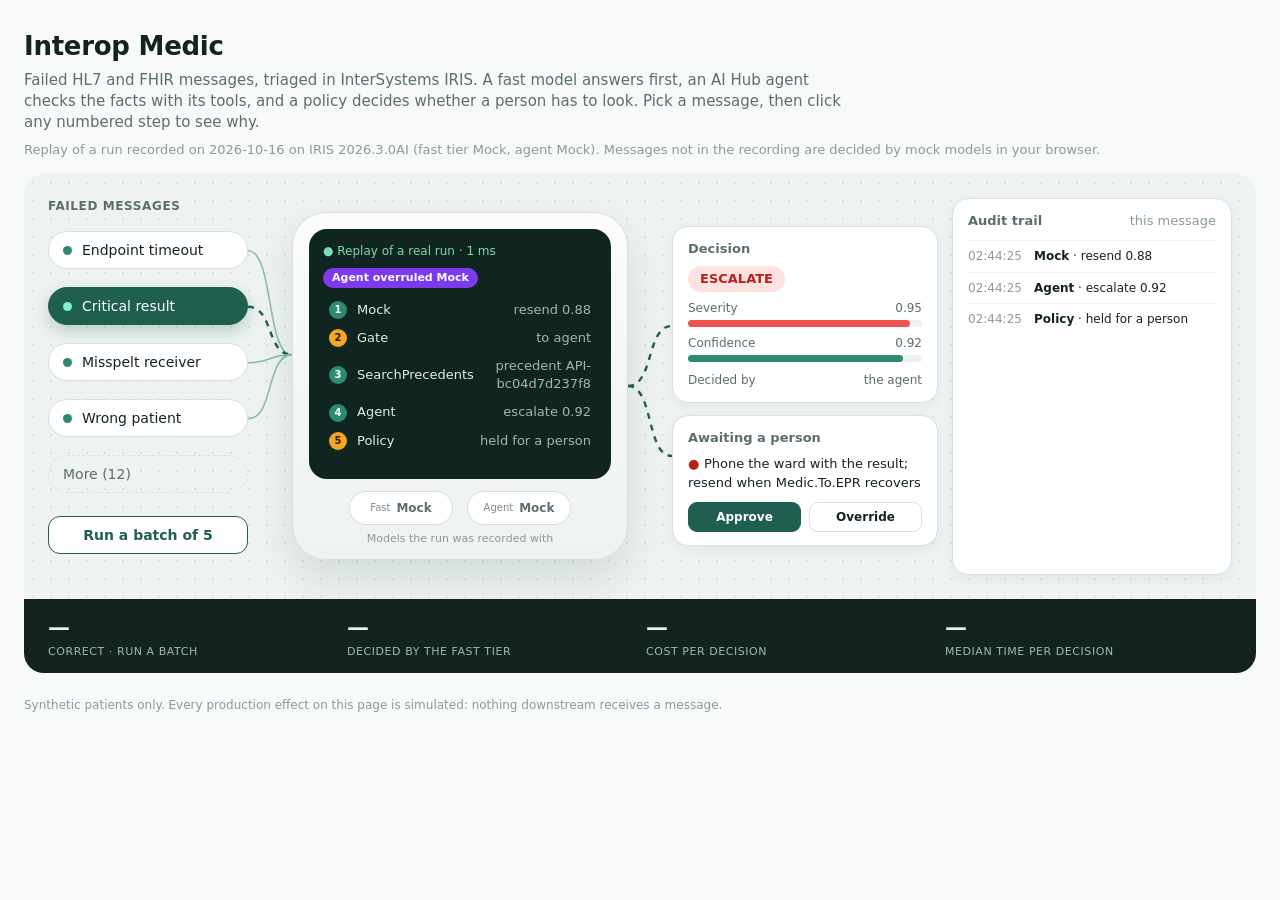
==== web/index.html @ 9136b846 "feat: hub page with trace, actions, batches and KPIs" ====
<!doctype html>
<html lang="en">
<head>
  <meta charset="utf-8">
  <meta name="viewport" content="width=device-width, initial-scale=1">
  <title>Interop Medic</title>
  <meta name="description" content="Watch an AI Hub agent triage failed HL7 and FHIR messages, check the facts with its tools, and hand risky cases to a person.">
  <link rel="stylesheet" href="css/hub.css">
  <script type="module" src="js/hub.js"></script>
</head>
<body>
  <header class="top">
    <h1>Interop Medic</h1>
    <p class="lede">Failed HL7 and FHIR messages, triaged in InterSystems IRIS. A fast model answers first,
      an AI Hub agent checks the facts with its tools, and a policy decides whether a person has to look.
      Pick a message, then click any numbered step to see why.</p>
    <p class="about" id="about"></p>
    <p class="notice" id="notice" role="status" hidden></p>
  </header>

  <main class="wrap">
    <section class="hub" aria-label="Triage">
      <div class="col-chips">
        <h2 class="h">Failed messages</h2>
        <div class="chips" id="chips" role="group" aria-label="Scenarios"></div>
        <button type="button" class="batch-btn" id="batch-btn">Run a batch of 5</button>
        <p class="batch-note" id="batch-note" aria-live="polite"></p>
      </div>

      <svg class="wire" id="wire-in" aria-hidden="true"></svg>

      <div class="device">
        <div class="scr" aria-live="polite">
          <div class="scr-top">
            <span><span aria-hidden="true">● </span><span id="mode"></span><span id="elapsed"></span></span>
            <span class="badge" id="badge" hidden></span>
          </div>
          <div class="steps" id="steps"></div>
          <div class="drawer" id="drawer" hidden></div>
        </div>
        <div class="knobs">
          <button type="button" class="knob" id="knob-fast"><small>Fast</small> <span class="name">…</span></button>
          <button type="button" class="knob" id="knob-agent"><small>Agent</small> <span class="name">…</span></button>
        </div>
        <p class="knob-note" id="knob-note"></p>
      </div>

      <svg class="wire" id="wire-out" viewBox="0 0 44 260" preserveAspectRatio="none" aria-hidden="true">
        <path d="M0 130 C 26 130,18 70,44 70"/><path d="M0 130 C 26 130,18 200,44 200"/>
      </svg>

      <div class="out">
        <div class="card" id="decision-card"></div>
        <div class="card" id="outcome-card"></div>
      </div>

      <aside class="audit card" aria-label="Audit trail">
        <h3><span>Audit trail</span><span class="sub">this message</span></h3>
        <ol class="events" id="events"></ol>
        <p class="mem" id="mem" hidden>Saved as a precedent: similar cases will cite this decision.</p>
      </aside>
    </section>

    <section class="strip" id="kpis" aria-label="Batch results"></section>

    <section class="batch card" id="batch" hidden>
      <h2 class="h">Batch runs</h2>
      <div class="table-wrap">
        <table>
          <thead><tr><th>Case</th><th>Expected</th><th>Decided</th><th><span class="sr">Correct</span></th><th class="num">Time</th><th class="num">Cost</th></tr></thead>
          <tbody id="batch-rows"></tbody>
        </table>
      </div>
    </section>
  </main>

  <footer class="foot">Synthetic patients only. Every production effect on this page is simulated: nothing downstream receives a message.</footer>
</body>
</html>
---- web/css/hub.css ----
/* Interop Medic judge page. Look: web/reference/hub-v4.html (the approved mockup). */
:root {
  --ink: #13241f;
  --muted: #5b6f68;
  --faint: #8a9b95;
  --page: #f7faf9;
  --hub: #eef3f1;
  --dots: #d6e3de;
  --line: #d5e2dd;
  --card: #fff;
  --brand: #1f5f50;
  --brand-glow: #7ff0c9;
  --green: #2f8a73;
  --amber: #f5a524;
  --red: #ef5350;
  --blue: #60a5fa;
  --violet: #7c3aed;
  --wire: #8cbcae;
  --screen: #10251f;
  --screen-ink: #d9efe7;
  --screen-accent: #7fd8b9;
  --screen-soft: #9fb9b0;
  --screen-hover: #1a3a31;
  --drawer: #0b1b16;
  --strip: #13241f;
  --strip-ink: #e6f2ee;
  --font: "Inter", system-ui, -apple-system, "Segoe UI", Roboto, sans-serif;
  --mono: ui-monospace, "Cascadia Mono", Consolas, monospace;
}

* { box-sizing: border-box; }
html { -webkit-text-size-adjust: 100%; }
body { margin: 0; background: var(--page); color: var(--ink); font-family: var(--font); line-height: 1.4; }
button { font: inherit; color: inherit; }
button:focus-visible { outline: 3px solid var(--blue); outline-offset: 2px; }
.sr { position: absolute; width: 1px; height: 1px; overflow: hidden; clip: rect(0 0 0 0); white-space: nowrap; }

/* ---------- Header ---------- */
.top { max-width: 1320px; margin: 0 auto; padding: 28px 24px 14px; }
.top h1 { margin: 0 0 6px; font-size: 26px; letter-spacing: -.01em; }
.lede { margin: 0; max-width: 820px; color: var(--muted); font-size: 15px; }
.about { margin: 8px 0 0; font-size: 13px; color: var(--faint); }
.about:empty { display: none; }
.notice { margin: 10px 0 0; padding: 8px 12px; border-radius: 10px; background: #fff4dc; color: #7a5b16; font-size: 14px; font-weight: 600; }

.wrap { max-width: 1320px; margin: 0 auto; padding: 0 24px 24px; }

/* ---------- Hub ---------- */
.hub {
  background: var(--hub);
  background-image: radial-gradient(var(--dots) 1px, transparent 1px);
  background-size: 18px 18px;
  border-radius: 20px 20px 0 0;
  padding: 24px;
  display: grid;
  grid-template-columns: 200px 44px minmax(300px, 1.2fr) 44px minmax(230px, 1fr) minmax(240px, 1fr);
  align-items: center;
}
.h { font-size: 12px; letter-spacing: .05em; text-transform: uppercase; color: var(--muted); margin: 0 0 8px; }

.col-chips { min-width: 0; }
.chips { display: flex; flex-direction: column; }
.chip {
  display: flex; align-items: center; gap: 10px; min-height: 38px; padding: 6px 14px; margin: 9px 0;
  background: var(--card); border: 1px solid var(--line); border-radius: 999px;
  font-size: 14px; font-weight: 500; text-align: left; cursor: pointer; transition: all .2s;
}
.chip .dot { width: 9px; height: 9px; border-radius: 50%; background: var(--green); flex: none; }
.chip.on { background: var(--brand); color: #fff; border-color: var(--brand); box-shadow: 0 6px 16px rgba(31, 95, 80, .25); }
.chip.on .dot { background: var(--brand-glow); }
.chip.more { background: transparent; border-style: dashed; color: var(--muted); }
.chip:disabled { cursor: wait; opacity: .75; }
.chip.on:disabled { opacity: 1; }
.batch-btn {
  margin-top: 14px; width: 100%; min-height: 38px; border-radius: 12px; border: 1px solid var(--brand);
  background: var(--card); color: var(--brand); font-size: 14px; font-weight: 700; cursor: pointer;
}
.batch-btn:disabled { cursor: wait; opacity: .6; }
.batch-note { margin: 6px 2px 0; min-height: 1.2em; font-size: 12px; color: var(--muted); }

.wire { width: 44px; align-self: stretch; height: 100%; }
#wire-out { height: 260px; align-self: center; }
.wire path { stroke: var(--wire); stroke-width: 1.6; fill: none; }
.wire path.live, #wire-out.on path { stroke: var(--brand); stroke-width: 2.4; stroke-dasharray: 6 6; animation: flow 1s linear infinite; }
@keyframes flow { to { stroke-dashoffset: -12; } }

/* ---------- Device ---------- */
.device {
  min-width: 0;
  background: linear-gradient(#fbfcfb, #eef2f0); border: 1px solid #d5e0db; border-radius: 34px;
  padding: 16px 16px 12px; box-shadow: 0 18px 40px rgba(20, 50, 40, .12);
}
.scr { background: var(--screen); border-radius: 18px; padding: 14px 14px 10px; color: var(--screen-ink); min-height: 250px; }
.scr-top { font-size: 12px; color: var(--screen-accent); margin-bottom: 8px; display: flex; justify-content: space-between; align-items: center; gap: 8px; flex-wrap: wrap; font-variant-numeric: tabular-nums; }
.badge { background: var(--violet); color: #fff; font-size: 11px; font-weight: 700; padding: 2px 9px; border-radius: 999px; white-space: nowrap; }
.badge[hidden] { display: none; }
.steps { display: flex; flex-direction: column; }
.step {
  display: flex; align-items: center; gap: 10px; width: 100%; padding: 5px 6px; border: 0; border-radius: 8px;
  background: transparent; color: var(--screen-ink); font-size: 13px; text-align: left; cursor: pointer; animation: fade .35s ease;
}
.step:hover, .step.open { background: var(--screen-hover); }
.step .stage { flex: none; }
.step .v { margin-left: auto; color: var(--screen-soft); text-align: right; min-width: 0; overflow-wrap: anywhere; }
.s { width: 18px; height: 18px; border-radius: 50%; flex: none; display: grid; place-items: center; font-size: 10px; font-weight: 700; }
.s.ok { background: var(--green); color: #fff; }
.s.warn { background: var(--amber); color: #2a1a00; }
.s.bad { background: var(--red); color: #fff; }
.s.hum { background: var(--blue); color: #0b1b30; }
@keyframes fade { from { opacity: 0; transform: translateY(4px); } }
.idle { margin: 18px 6px; color: var(--screen-soft); font-size: 14px; }
.step-error { margin: 12px 6px; color: #ffb4b0; font-size: 13px; overflow-wrap: anywhere; }
.thinking { display: flex; align-items: center; gap: 10px; padding: 8px 6px; font-size: 14px; color: var(--screen-accent); }
.thinking b { font-variant-numeric: tabular-nums; }
.pulse { width: 12px; height: 12px; border-radius: 50%; background: var(--screen-accent); animation: pulse 1.1s ease-in-out infinite; }
@keyframes pulse { 0%, 100% { opacity: .35; transform: scale(.8); } 50% { opacity: 1; transform: scale(1.1); } }
.drawer {
  margin-top: 6px; background: var(--drawer); border-left: 3px solid var(--screen-accent); border-radius: 6px;
  padding: 7px 10px; font-family: var(--mono); font-size: 11px; color: #b9d8cd; overflow-wrap: anywhere;
}
.drawer .ms { color: var(--screen-soft); }
.knobs { display: flex; justify-content: center; gap: 14px; margin-top: 12px; flex-wrap: wrap; }
.knob {
  min-width: 104px; height: 34px; padding: 0 14px; border-radius: 17px; background: var(--card); border: 1px solid #d3ddd9;
  display: flex; align-items: center; justify-content: center; gap: 6px; font-size: 12px; font-weight: 600; cursor: pointer;
}
.knob small { color: #7a8c86; font-weight: 500; }
.knob:disabled { cursor: default; color: var(--muted); }
.knob-note { margin: 6px 0 0; text-align: center; font-size: 11px; color: var(--faint); min-height: 1.3em; }

/* ---------- Cards ---------- */
.out { display: flex; flex-direction: column; gap: 12px; padding-right: 14px; min-width: 0; }
.card { background: var(--card); border: 1px solid var(--line); border-radius: 16px; padding: 13px 15px; box-shadow: 0 4px 12px rgba(20, 50, 40, .06); min-width: 0; overflow-wrap: anywhere; }
.card h3 { margin: 0 0 8px; font-size: 13px; color: var(--muted); font-weight: 600; }
.muted { margin: 0; font-size: 13px; color: var(--faint); }
.pill-row { display: flex; flex-wrap: wrap; align-items: center; gap: 8px; }
.pill { display: inline-block; padding: 4px 12px; border-radius: 999px; font-size: 13px; font-weight: 700; white-space: nowrap; }
.p-esc { background: #fde2e1; color: #b42318; }
.p-res { background: #dcf3e6; color: #1e6b3a; }
.p-fix { background: #dff4ef; color: #11604f; }
.p-rer { background: #e0ecff; color: #1d4ed8; }
.p-q { background: #efe7d6; color: #7a5b16; }
.target { font-size: 12px; color: var(--muted); font-weight: 600; }
.row { display: flex; justify-content: space-between; gap: 8px; font-size: 12px; color: var(--muted); margin-top: 8px; }
.row.by { margin-top: 10px; }
.bar { height: 7px; border-radius: 4px; background: #edf1ef; margin-top: 3px; }
.bar i { display: block; height: 100%; border-radius: 4px; transition: width .4s; }
.sev-low, .conf { background: var(--green); }
.sev-mid { background: var(--amber); }
.sev-high { background: var(--red); }
.msg { margin: 0; font-size: 13px; line-height: 1.45; }
.msg .alert { color: #b42318; }
.msg.good { color: #1e6b3a; font-weight: 600; }
.msg.sub { margin-top: 6px; color: var(--muted); }
.err { margin: 8px 0 0; font-size: 12px; color: #b42318; }
.act { display: flex; gap: 8px; margin-top: 10px; }
.act button, .ovr button {
  flex: 1; min-height: 30px; padding: 4px 6px; border-radius: 9px; border: 1px solid var(--line); background: var(--card);
  font-weight: 600; font-size: 12px; cursor: pointer; overflow-wrap: anywhere;
}
.act .pri { background: var(--brand); color: #fff; border-color: var(--brand); }
.act button:disabled, .ovr button:disabled { opacity: .6; cursor: wait; }
.ovr { display: flex; flex-wrap: wrap; gap: 6px; margin-top: 8px; }
.ovr button { flex: 0 0 calc(50% - 3px); }
.link { margin-top: 8px; padding: 0; border: 0; background: none; color: var(--muted); font-size: 12px; text-decoration: underline; cursor: pointer; }

/* ---------- Audit trail ---------- */
.audit { align-self: stretch; }
.audit h3 { margin: 0 0 10px; display: flex; justify-content: space-between; gap: 8px; }
.audit h3 .sub { font-weight: 500; color: var(--faint); }
.events { list-style: none; margin: 0; padding: 0; }
.ev { display: grid; grid-template-columns: 58px 1fr; gap: 8px; font-size: 12px; padding: 7px 0; border-top: 1px solid #f0f3f2; animation: fade .35s ease; }
.ev > span { min-width: 0; }
.ev.empty { display: block; color: var(--faint); }
.ev .tm { color: var(--faint); font-variant-numeric: tabular-nums; }
.ev .who { font-weight: 600; }
.mem { margin: 8px 0 0; font-size: 12px; background: #f3f0ff; color: #5b21b6; border-radius: 8px; padding: 7px 9px; }

/* ---------- KPI strip ---------- */
.strip { display: grid; grid-template-columns: repeat(4, 1fr); gap: 12px; background: var(--strip); color: var(--strip-ink); border-radius: 0 0 20px 20px; padding: 14px 24px; }
.kpi { min-width: 0; }
.kpi .n { font-size: 22px; font-weight: 700; font-variant-numeric: tabular-nums; }
.kpi .l { font-size: 11px; color: var(--screen-soft); text-transform: uppercase; letter-spacing: .05em; }

/* ---------- Batch list ---------- */
.batch { margin-top: 16px; }
.table-wrap { overflow-x: auto; }
table { width: 100%; border-collapse: collapse; font-size: 13px; overflow-wrap: normal; }
th { text-align: left; font-size: 11px; text-transform: uppercase; letter-spacing: .05em; color: var(--muted); font-weight: 600; padding: 6px 8px; border-bottom: 1px solid var(--line); }
td { padding: 7px 8px; border-bottom: 1px solid #f0f3f2; }
td.case { font-family: var(--mono); font-size: 12px; overflow-wrap: anywhere; }
.num { text-align: right; font-variant-numeric: tabular-nums; white-space: nowrap; }
td.yes { color: #1e6b3a; font-weight: 700; }
td.no { color: #b42318; font-weight: 700; }

.foot { max-width: 1320px; margin: 0 auto; padding: 0 24px 32px; font-size: 12px; color: var(--faint); }

/* ---------- Narrower screens ---------- */
@media (max-width: 1180px) {
  .hub { grid-template-columns: minmax(180px, 220px) minmax(0, 1fr); gap: 18px; align-items: start; }
  .wire { display: none; }
  .out { padding-right: 0; }
}
@media (max-width: 760px) {
  .top { padding: 20px 16px 10px; }
  .top h1 { font-size: 22px; }
  .wrap { padding: 0 16px 16px; }
  .foot { padding: 0 16px 24px; }
  .hub { grid-template-columns: minmax(0, 1fr); padding: 16px; gap: 14px; }
  .chips { flex-direction: row; flex-wrap: wrap; gap: 8px; }
  .chip { margin: 0; }
  .device { border-radius: 26px; padding: 12px; }
  .strip { grid-template-columns: repeat(2, 1fr); padding: 14px 16px; }
  table { font-size: 12px; }
  th { letter-spacing: 0; }
  th, td { padding: 6px 3px; }
  td.case { font-size: 11px; word-break: break-all; }
}

@media (prefers-reduced-motion: reduce) {
  .wire path.live, #wire-out.on path, .pulse, .step, .ev { animation: none; }
  .chip, .bar i { transition: none; }
}
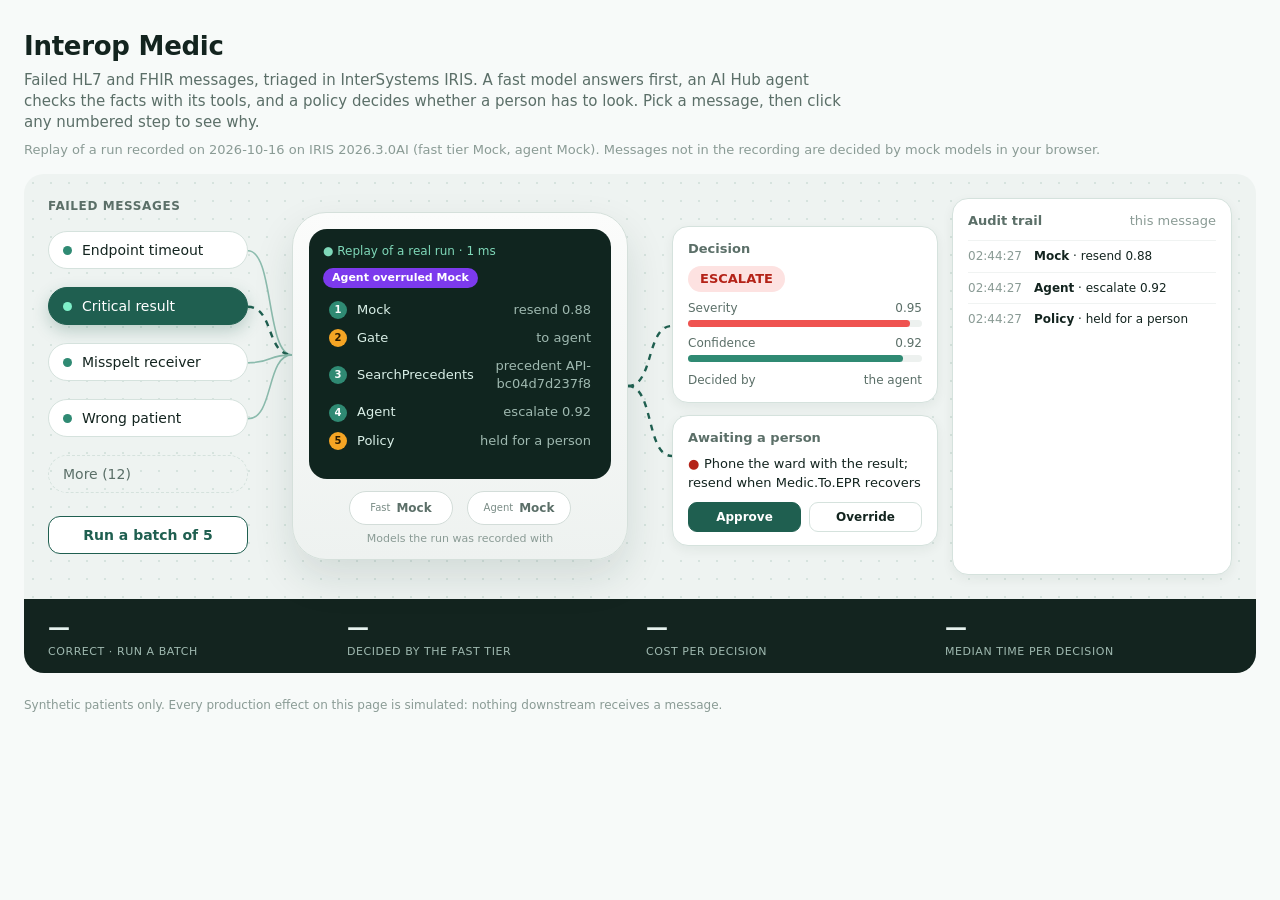
==== commit 75de595d: "fix: hub page stacks below 900 px and keeps keyboard focus across re-renders" ====
--- a/web/index.html
+++ b/web/index.html
@@ -23,7 +23,7 @@
       <div class="col-chips">
         <h2 class="h">Failed messages</h2>
         <div class="chips" id="chips" role="group" aria-label="Scenarios"></div>
-        <button type="button" class="batch-btn" id="batch-btn">Run a batch of 5</button>
+        <button type="button" class="batch-btn" id="batch-btn" data-key="batch">Run a batch of 5</button>
         <p class="batch-note" id="batch-note" aria-live="polite"></p>
       </div>
 
@@ -39,8 +39,8 @@
           <div class="drawer" id="drawer" hidden></div>
         </div>
         <div class="knobs">
-          <button type="button" class="knob" id="knob-fast"><small>Fast</small> <span class="name">…</span></button>
-          <button type="button" class="knob" id="knob-agent"><small>Agent</small> <span class="name">…</span></button>
+          <button type="button" class="knob" id="knob-fast" data-key="knob-fast"><small>Fast</small> <span class="name">…</span></button>
+          <button type="button" class="knob" id="knob-agent" data-key="knob-agent"><small>Agent</small> <span class="name">…</span></button>
         </div>
         <p class="knob-note" id="knob-note"></p>
       </div>
@@ -51,7 +51,7 @@
 
       <div class="out">
         <div class="card" id="decision-card"></div>
-        <div class="card" id="outcome-card"></div>
+        <div class="card" id="outcome-card" tabindex="-1"></div>
       </div>
 
       <aside class="audit card" aria-label="Audit trail">
--- a/web/css/hub.css
+++ b/web/css/hub.css
@@ -196,19 +196,24 @@
 .foot { max-width: 1320px; margin: 0 auto; padding: 0 24px 32px; font-size: 12px; color: var(--faint); }
 
 /* ---------- Narrower screens ---------- */
+/* 900-1180 px: chips | device | cards, with the audit trail as a full-width row below. */
 @media (max-width: 1180px) {
-  .hub { grid-template-columns: minmax(180px, 220px) minmax(0, 1fr); gap: 18px; align-items: start; }
+  .hub { grid-template-columns: minmax(170px, 200px) minmax(0, 1fr) minmax(0, 1fr); gap: 18px; align-items: start; }
   .wire { display: none; }
   .out { padding-right: 0; }
+  .audit { grid-column: 1 / -1; }
+}
+/* Below 900 px: one column. */
+@media (max-width: 899px) {
+  .hub { grid-template-columns: minmax(0, 1fr); padding: 16px; gap: 14px; }
+  .chips { flex-direction: row; flex-wrap: wrap; gap: 8px; }
+  .chip { margin: 0; }
 }
 @media (max-width: 760px) {
   .top { padding: 20px 16px 10px; }
   .top h1 { font-size: 22px; }
   .wrap { padding: 0 16px 16px; }
   .foot { padding: 0 16px 24px; }
-  .hub { grid-template-columns: minmax(0, 1fr); padding: 16px; gap: 14px; }
-  .chips { flex-direction: row; flex-wrap: wrap; gap: 8px; }
-  .chip { margin: 0; }
   .device { border-radius: 26px; padding: 12px; }
   .strip { grid-template-columns: repeat(2, 1fr); padding: 14px 16px; }
   table { font-size: 12px; }
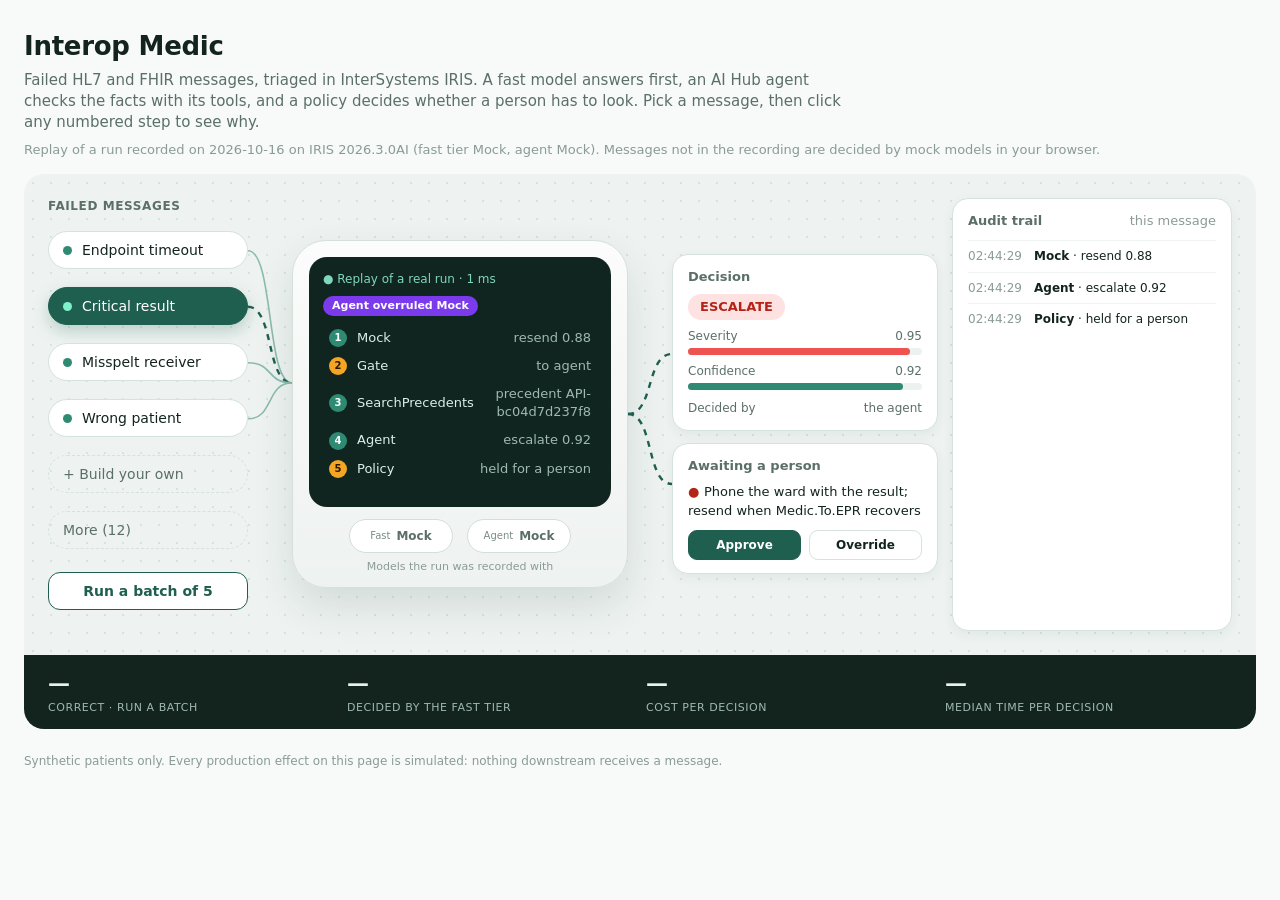
==== commit 4ed79cff: "feat: build-your-own scenario panel" ====
--- a/web/index.html
+++ b/web/index.html
@@ -30,6 +30,7 @@
       <svg class="wire" id="wire-in" aria-hidden="true"></svg>
 
       <div class="device">
+        <form class="builder" id="builder" aria-label="Build your own failed message" novalidate hidden></form>
         <div class="scr" aria-live="polite">
           <div class="scr-top">
             <span><span aria-hidden="true">● </span><span id="mode"></span><span id="elapsed"></span></span>
--- a/web/css/hub.css
+++ b/web/css/hub.css
@@ -127,6 +127,24 @@
 .knob small { color: #7a8c86; font-weight: 500; }
 .knob:disabled { cursor: default; color: var(--muted); }
 .knob-note { margin: 6px 0 0; text-align: center; font-size: 11px; color: var(--faint); min-height: 1.3em; }
+
+/* ---------- Build your own ---------- */
+.builder { background: var(--card); border: 1px solid var(--line); border-radius: 18px; padding: 13px 14px; min-width: 0; }
+.builder[hidden] { display: none; }
+.builder h3 { margin: 0 0 8px; font-size: 13px; color: var(--muted); font-weight: 600; }
+.bf { display: block; margin-top: 8px; font-size: 12px; color: var(--muted); }
+.bf > span { display: block; margin-bottom: 3px; }
+.builder select, .builder textarea, .builder input[type="text"], .builder input[type="number"] {
+  width: 100%; min-width: 0; padding: 6px 8px; border: 1px solid var(--line); border-radius: 8px; background: #fff;
+  color: var(--ink); font: inherit; font-size: 13px;
+}
+.builder textarea { font-family: var(--mono); font-size: 12px; resize: vertical; min-height: 110px; }
+.builder :is(select, textarea, input):focus-visible { outline: 3px solid var(--blue); outline-offset: 1px; }
+.bf-fmt { margin: 6px 0 0; font-size: 12px; color: var(--muted); }
+.bf-ep { display: flex; flex-wrap: wrap; align-items: center; gap: 6px 14px; margin-top: 10px; font-size: 13px; }
+.bf-check, .bf-min { display: flex; align-items: center; gap: 6px; }
+.builder .bf-min input { width: 80px; }
+.builder .err:empty { display: none; }
 
 /* ---------- Cards ---------- */
 .out { display: flex; flex-direction: column; gap: 12px; padding-right: 14px; min-width: 0; }
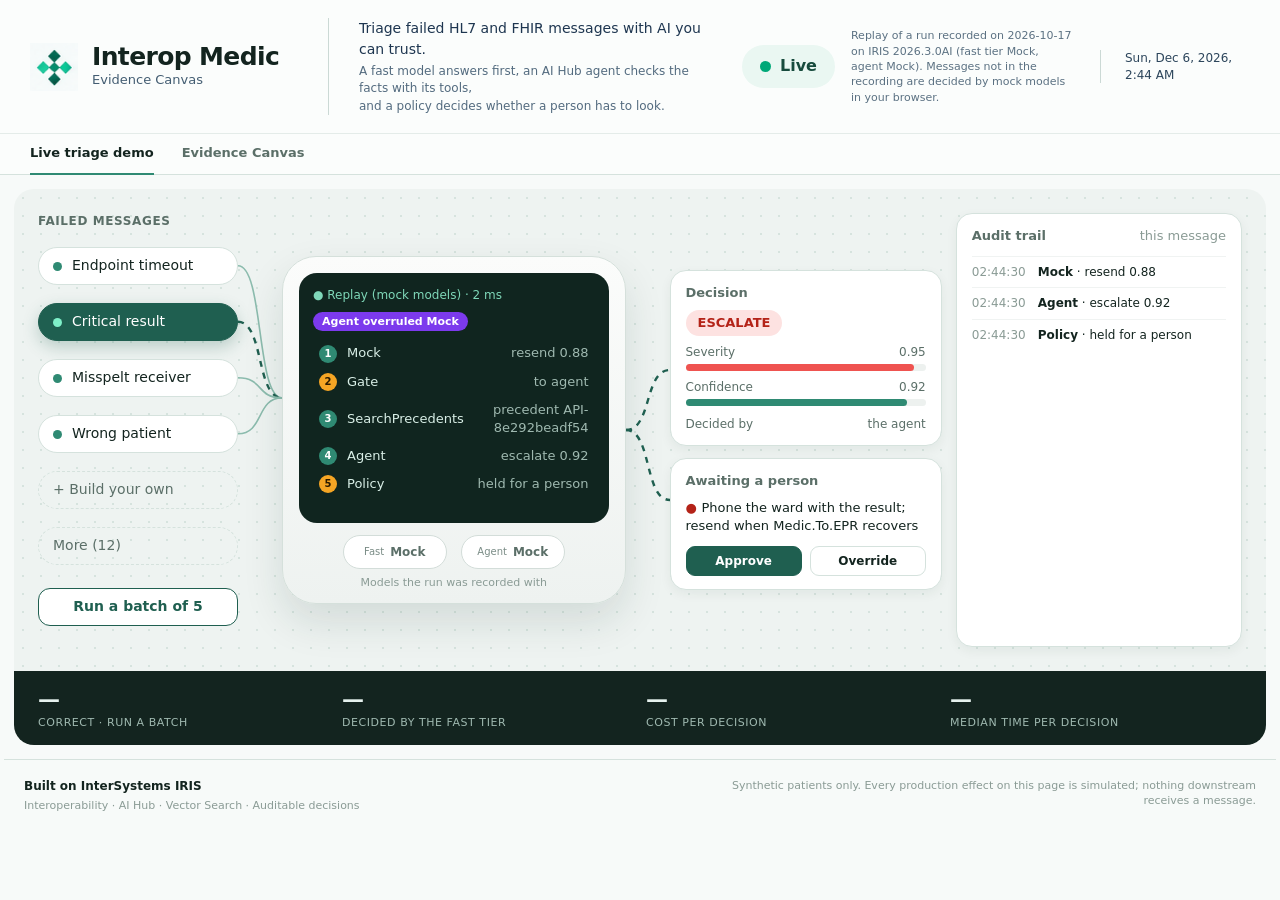
==== commit acb096b0: "feat: model menus with named fast/agent models, Mercury fast tier, redesigned page - Fast tier offer" ====
--- a/web/index.html
+++ b/web/index.html
@@ -5,20 +5,34 @@
   <meta name="viewport" content="width=device-width, initial-scale=1">
   <title>Interop Medic</title>
   <meta name="description" content="Watch an AI Hub agent triage failed HL7 and FHIR messages, check the facts with its tools, and hand risky cases to a person.">
-  <link rel="stylesheet" href="css/hub.css">
-  <script type="module" src="js/hub.js"></script>
+  <link rel="stylesheet" href="css/hub.css?v=8">
+  <script type="module" src="js/hub.js?v=8"></script>
 </head>
 <body>
   <header class="top">
-    <h1>Interop Medic</h1>
-    <p class="lede">Failed HL7 and FHIR messages, triaged in InterSystems IRIS. A fast model answers first,
-      an AI Hub agent checks the facts with its tools, and a policy decides whether a person has to look.
-      Pick a message, then click any numbered step to see why.</p>
-    <p class="about" id="about"></p>
-    <p class="notice" id="notice" role="status" hidden></p>
+    <div class="brand-block">
+      <img src="assets/interop-medic-mark.png" alt="" class="brand-mark">
+      <div><h1>Interop Medic</h1><p class="tagline">Evidence Canvas</p></div>
+    </div>
+    <div class="intro-block">
+      <p class="lede">Triage failed HL7 and FHIR messages with AI you can trust.</p>
+      <p class="header-copy">A fast model answers first, an AI Hub agent checks the facts with its tools,<br>and a policy decides whether a person has to look.</p>
+    </div>
+    <div class="status-block">
+      <span class="live-pill"><i></i>Live</span>
+      <p class="about" id="about"></p>
+      <p class="notice" id="notice" role="status" hidden></p>
+    </div>
+    <time class="header-time" id="header-time"></time>
   </header>
 
+  <nav class="view-tabs" aria-label="Demo views" role="tablist">
+    <button type="button" class="view-tab on" id="tab-demo" role="tab" aria-selected="true" aria-controls="panel-demo">Live triage demo</button>
+    <button type="button" class="view-tab" id="tab-inside" role="tab" aria-selected="false" aria-controls="panel-inside" tabindex="-1">Evidence Canvas</button>
+  </nav>
+
   <main class="wrap">
+    <div id="panel-demo" role="tabpanel" aria-labelledby="tab-demo">
     <section class="hub" aria-label="Triage">
       <div class="col-chips">
         <h2 class="h">Failed messages</h2>
@@ -40,8 +54,8 @@
           <div class="drawer" id="drawer" hidden></div>
         </div>
         <div class="knobs">
-          <button type="button" class="knob" id="knob-fast" data-key="knob-fast"><small>Fast</small> <span class="name">…</span></button>
-          <button type="button" class="knob" id="knob-agent" data-key="knob-agent"><small>Agent</small> <span class="name">…</span></button>
+          <button type="button" class="knob" id="knob-fast" data-key="knob-fast" aria-haspopup="menu" aria-expanded="false"><small>Fast</small> <span class="name">…</span></button>
+          <button type="button" class="knob" id="knob-agent" data-key="knob-agent" aria-haspopup="menu" aria-expanded="false"><small>Agent</small> <span class="name">…</span></button>
         </div>
         <p class="knob-note" id="knob-note"></p>
       </div>
@@ -73,8 +87,62 @@
         </table>
       </div>
     </section>
+    </div>
+
+    <section class="evidence" id="panel-inside" role="tabpanel" aria-labelledby="tab-inside" hidden>
+      <div class="evidence-kpis" id="evidence-kpis" aria-label="Batch results"></div>
+      <div class="evidence-grid">
+        <aside class="message-queue">
+          <div class="queue-head"><h2>Failed Messages <span id="evidence-count"></span></h2><span>Newest first⌄</span></div>
+          <div class="queue-list" id="evidence-list"></div>
+          <div class="queue-actions">
+            <button type="button" class="secondary" id="evidence-build">＋ Build your own scenario</button>
+            <button type="button" class="primary" id="evidence-batch">▶ &nbsp; Run a batch of 5</button>
+          </div>
+        </aside>
+
+        <section class="case-canvas" aria-live="polite">
+          <header class="case-head">
+            <div><h2 id="evidence-title">Select a failed message</h2><p id="evidence-meta">Choose a case from the queue to see every decision step.</p></div>
+            <span class="issue-pill" id="evidence-issue" hidden></span>
+          </header>
+          <ol class="stage-line" aria-label="Decision stages">
+            <li class="done"><span>1</span><b>Message<br>Selected</b></li>
+            <li><span>2</span><b>Fast Model<br>Decision</b></li>
+            <li><span>3</span><b>AI Agent<br>Verification</b></li>
+            <li><span>4</span><b>Policy &amp; Outcome</b></li>
+          </ol>
+          <div class="analysis-pair">
+            <article class="analysis-card fast-card">
+              <header><span class="evidence-icon">ϟ</span><h3>Fast Model (first pass)</h3><span class="timing" id="fast-time">—</span></header>
+              <div class="analysis-body"><small>Predicted issue</small><b id="fast-result">Waiting for a message</b><small>Reasoning (summary)</small><p id="fast-reason">Select a failed message to begin.</p><div class="confidence"><span>Confidence</span><b id="fast-confidence">—</b></div><div class="meter"><i id="fast-meter"></i></div></div>
+            </article>
+            <article class="analysis-card agent-card">
+              <header><span class="evidence-icon">✦</span><h3>AI Agent Verification</h3><span class="timing" id="agent-time">—</span></header>
+              <div class="analysis-body"><small>Verification</small><b id="agent-result">Waiting for evidence</b><small>Checks performed</small><ul id="agent-checks"><li>Select a message to inspect the agent trace.</li></ul><small>Agent conclusion</small><p id="agent-conclusion">The agent's tool-grounded conclusion appears here.</p></div>
+            </article>
+          </div>
+          <article class="result-row"><span class="evidence-icon">▣</span><div><small>Policy Decision</small><b id="policy-result">No decision yet.</b><p id="policy-detail">The deterministic policy runs after model verification.</p></div><span class="safe-pill" id="policy-badge" hidden></span></article>
+          <article class="result-row"><span class="evidence-icon">◎</span><div><small>Outcome</small><b id="canvas-outcome">Nothing to act on yet.</b><p id="canvas-outcome-detail">No downstream system has received a message.</p></div></article>
+          <footer class="canvas-controls">
+            <span>Model mode ⓘ</span>
+            <button type="button" class="model" id="evidence-fast" aria-haspopup="menu" aria-expanded="false">ϟ &nbsp; Fast: <span class="name">…</span></button>
+            <button type="button" class="model" id="evidence-agent" aria-haspopup="menu" aria-expanded="false">✦ &nbsp; Agent: <span class="name">…</span></button>
+            <button type="button" class="run-again" id="evidence-rerun">↻ &nbsp; Run this message again</button>
+          </footer>
+        </section>
+
+        <aside class="evidence-audit">
+          <header><h2>Audit trail</h2><span>All steps⌄</span></header>
+          <ol id="evidence-events"></ol>
+        </aside>
+      </div>
+    </section>
   </main>
 
-  <footer class="foot">Synthetic patients only. Every production effect on this page is simulated: nothing downstream receives a message.</footer>
+  <footer class="foot">
+    <div><b>Built on InterSystems IRIS</b><span>Interoperability · AI Hub · Vector Search · Auditable decisions</span></div>
+    <p>Synthetic patients only. Every production effect on this page is simulated; nothing downstream receives a message.</p>
+  </footer>
 </body>
 </html>
--- a/web/css/hub.css
+++ b/web/css/hub.css
@@ -29,6 +29,7 @@
 }
 
 * { box-sizing: border-box; }
+[hidden] { display: none !important; }
 html { -webkit-text-size-adjust: 100%; }
 body { margin: 0; background: var(--page); color: var(--ink); font-family: var(--font); line-height: 1.4; }
 button { font: inherit; color: inherit; }
@@ -36,14 +37,30 @@
 .sr { position: absolute; width: 1px; height: 1px; overflow: hidden; clip: rect(0 0 0 0); white-space: nowrap; }
 
 /* ---------- Header ---------- */
-.top { max-width: 1320px; margin: 0 auto; padding: 28px 24px 14px; }
-.top h1 { margin: 0 0 6px; font-size: 26px; letter-spacing: -.01em; }
-.lede { margin: 0; max-width: 820px; color: var(--muted); font-size: 15px; }
-.about { margin: 8px 0 0; font-size: 13px; color: var(--faint); }
+.top {
+  max-width: 1320px; margin: 0 auto; padding: 28px 24px 18px; display: grid;
+  grid-template-columns: minmax(250px, .7fr) minmax(420px, 1.3fr); gap: 56px; align-items: end;
+}
+.top h1 { margin: 3px 0 2px; font-size: 34px; line-height: 1.05; letter-spacing: -.035em; }
+.eyebrow { margin: 0; color: var(--green); font-size: 11px; font-weight: 750; letter-spacing: .11em; text-transform: uppercase; }
+.tagline { margin: 0; color: var(--muted); font-size: 14px; }
+.lede { margin: 0; max-width: 740px; color: var(--ink); font-size: 16px; line-height: 1.5; }
+.about { margin: 7px 0 0; font-size: 12px; color: var(--faint); }
 .about:empty { display: none; }
 .notice { margin: 10px 0 0; padding: 8px 12px; border-radius: 10px; background: #fff4dc; color: #7a5b16; font-size: 14px; font-weight: 600; }
 
 .wrap { max-width: 1320px; margin: 0 auto; padding: 0 24px 24px; }
+.view-tabs {
+  max-width: 1320px; margin: 0 auto 16px; padding: 0 24px; display: flex; gap: 28px;
+  border-bottom: 1px solid var(--line);
+}
+.view-tab {
+  position: relative; border: 0; padding: 10px 0 12px; background: none; color: var(--muted);
+  font-size: 13px; font-weight: 700; cursor: pointer;
+}
+.view-tab::after { content: ""; position: absolute; right: 0; bottom: -1px; left: 0; height: 2px; background: transparent; }
+.view-tab.on { color: var(--ink); }
+.view-tab.on::after { background: var(--green); }
 
 /* ---------- Hub ---------- */
 .hub {
@@ -119,7 +136,21 @@
   padding: 7px 10px; font-family: var(--mono); font-size: 11px; color: #b9d8cd; overflow-wrap: anywhere;
 }
 .drawer .ms { color: var(--screen-soft); }
-.knobs { display: flex; justify-content: center; gap: 14px; margin-top: 12px; flex-wrap: wrap; }
+.knobs { display: flex; justify-content: center; gap: 14px; margin-top: 12px; flex-wrap: wrap; position: relative; }
+.knob .name::after { content: ''; display: inline-block; margin-left: 6px; border: 4px solid transparent; border-top-color: currentColor; transform: translateY(2px); }
+.knob:disabled .name::after { display: none; }
+.model-menu {
+  position: absolute; z-index: 20; display: flex; flex-direction: column; padding: 4px; border-radius: 12px;
+  background: var(--card); border: 1px solid #d3ddd9; box-shadow: 0 8px 24px rgba(20, 50, 40, .14);
+}
+.model-menu .opt {
+  text-align: left; padding: 7px 12px; border: 0; border-radius: 8px; background: none; font-size: 12px; cursor: pointer; color: inherit;
+}
+.model-menu .opt:hover, .model-menu .opt:focus-visible { background: rgba(31, 92, 74, .08); outline: none; }
+.model-menu .opt.on { font-weight: 700; }
+.model-menu .opt:disabled { color: #9aa9a4; cursor: not-allowed; background: none; }
+.model-menu .opt small { margin-left: 8px; font-size: 10px; font-weight: 500; }
+.model-menu .opt.on::before { content: '✓ '; }
 .knob {
   min-width: 104px; height: 34px; padding: 0 14px; border-radius: 17px; background: var(--card); border: 1px solid #d3ddd9;
   display: flex; align-items: center; justify-content: center; gap: 6px; font-size: 12px; font-weight: 600; cursor: pointer;
@@ -141,6 +172,10 @@
 .builder textarea { font-family: var(--mono); font-size: 12px; resize: vertical; min-height: 110px; }
 .builder :is(select, textarea, input):focus-visible { outline: 3px solid var(--blue); outline-offset: 1px; }
 .bf-fmt { margin: 6px 0 0; font-size: 12px; color: var(--muted); }
+.builder input[type="file"] { width: 100%; min-width: 0; font: inherit; font-size: 12px; color: var(--ink); }
+.builder input[type="file"]:focus-visible { outline: 3px solid var(--blue); outline-offset: 1px; }
+.bf-note { margin: 4px 0 0; font-size: 12px; color: var(--muted); }
+.bf-note:empty, .bf-pick[hidden], .builder button[hidden] { display: none; }
 .bf-ep { display: flex; flex-wrap: wrap; align-items: center; gap: 6px 14px; margin-top: 10px; font-size: 13px; }
 .bf-check, .bf-min { display: flex; align-items: center; gap: 6px; }
 .builder .bf-min input { width: 80px; }
@@ -211,7 +246,46 @@
 td.yes { color: #1e6b3a; font-weight: 700; }
 td.no { color: #b42318; font-weight: 700; }
 
-.foot { max-width: 1320px; margin: 0 auto; padding: 0 24px 32px; font-size: 12px; color: var(--faint); }
+.foot {
+  max-width: 1272px; margin: 0 auto 28px; padding: 18px 20px; display: flex; justify-content: space-between;
+  gap: 32px; border-top: 1px solid var(--line); color: var(--faint); font-size: 11px;
+}
+.foot div { display: flex; flex-direction: column; gap: 3px; }
+.foot b { color: var(--ink); font-size: 12px; }
+.foot p { margin: 0; max-width: 560px; text-align: right; }
+
+/* ---------- Inside the agent ---------- */
+.inside { overflow: hidden; border: 1px solid var(--line); border-radius: 20px; background: #fff; }
+.inside-head {
+  padding: 32px 36px 28px; display: grid; grid-template-columns: 1.1fr .9fr; gap: 56px;
+  background: #f3f8f6; border-bottom: 1px solid var(--line);
+}
+.inside-head h2 { margin: 7px 0 0; max-width: 650px; font-size: clamp(28px, 3vw, 44px); line-height: 1.05; letter-spacing: -.04em; }
+.inside-head > p { margin: 2px 0 0; align-self: end; color: var(--muted); font-size: 14px; line-height: 1.65; }
+.pipeline { list-style: none; margin: 0; padding: 10px 36px; }
+.pipeline li {
+  display: grid; grid-template-columns: 48px minmax(0, 1fr) 76px; gap: 18px; align-items: center;
+  min-height: 90px; border-bottom: 1px solid #e8efec;
+}
+.pipeline li:last-child { border-bottom: 0; }
+.pipeline .agent-stage { margin: 0 -36px; padding: 0 36px; background: #eef8f4; }
+.stage-no { color: var(--green); font-family: var(--mono); font-size: 12px; font-weight: 700; }
+.pipeline b { display: block; margin-bottom: 4px; font-size: 16px; }
+.pipeline p { margin: 0; color: var(--muted); font-size: 13px; }
+.stage-tech { justify-self: end; color: var(--brand); font-size: 11px; font-weight: 750; letter-spacing: .08em; text-transform: uppercase; }
+.proof-grid { display: grid; grid-template-columns: 1.2fr 1fr 1fr; border-top: 1px solid var(--line); }
+.proof-grid article { padding: 28px 30px; border-right: 1px solid var(--line); }
+.proof-grid article:last-child { border-right: 0; }
+.proof-kicker { margin: 0 0 6px !important; color: var(--green) !important; font-size: 10px !important; font-weight: 750; letter-spacing: .1em; text-transform: uppercase; }
+.proof-grid h3 { margin: 0 0 12px; font-size: 18px; letter-spacing: -.02em; }
+.proof-grid p, .proof-grid li { color: var(--muted); font-size: 12px; line-height: 1.6; }
+.proof-grid p { margin: 0; }
+.proof-grid ul { margin: 0; padding-left: 18px; }
+.proof-grid code { color: var(--brand); font-family: var(--mono); font-size: 11px; }
+.judge-note { margin: 0; padding: 20px 30px; display: grid; grid-template-columns: 130px 1fr auto; gap: 22px; align-items: center; background: var(--strip); color: var(--strip-ink); }
+.judge-note > span { color: var(--screen-accent); font-size: 10px; font-weight: 750; letter-spacing: .1em; text-transform: uppercase; }
+.judge-note p { margin: 0; font-size: 13px; line-height: 1.5; }
+.judge-note button { padding: 9px 14px; border: 1px solid #52756a; border-radius: 9px; background: #fff; color: var(--ink); font-size: 12px; font-weight: 700; cursor: pointer; }
 
 /* ---------- Narrower screens ---------- */
 /* 900-1180 px: chips | device | cards, with the audit trail as a full-width row below. */
@@ -223,17 +297,31 @@
 }
 /* Below 900 px: one column. */
 @media (max-width: 899px) {
+  .top { grid-template-columns: 1fr; gap: 18px; align-items: start; }
   .hub { grid-template-columns: minmax(0, 1fr); padding: 16px; gap: 14px; }
   .chips { flex-direction: row; flex-wrap: wrap; gap: 8px; }
   .chip { margin: 0; }
+  .inside-head { grid-template-columns: 1fr; gap: 18px; }
+  .proof-grid { grid-template-columns: 1fr; }
+  .proof-grid article { border-right: 0; border-bottom: 1px solid var(--line); }
+  .judge-note { grid-template-columns: 1fr; gap: 8px; }
 }
 @media (max-width: 760px) {
   .top { padding: 20px 16px 10px; }
-  .top h1 { font-size: 22px; }
+  .top h1 { font-size: 30px; }
+  .view-tabs { margin-bottom: 12px; padding: 0 16px; }
   .wrap { padding: 0 16px 16px; }
-  .foot { padding: 0 16px 24px; }
+  .foot { margin: 0 16px 20px; padding: 16px 0 0; flex-direction: column; gap: 10px; }
+  .foot p { text-align: left; }
   .device { border-radius: 26px; padding: 12px; }
   .strip { grid-template-columns: repeat(2, 1fr); padding: 14px 16px; }
+  .inside-head { padding: 24px 20px; }
+  .pipeline { padding: 8px 20px; }
+  .pipeline li { grid-template-columns: 36px 1fr; padding: 14px 0; }
+  .pipeline .agent-stage { margin: 0 -20px; padding: 14px 20px; }
+  .stage-tech { display: none; }
+  .proof-grid article { padding: 24px 20px; }
+  .judge-note { padding: 20px; }
   table { font-size: 12px; }
   th { letter-spacing: 0; }
   th, td { padding: 6px 3px; }
@@ -244,3 +332,131 @@
   .wire path.live, #wire-out.on path, .pulse, .step, .ev { animation: none; }
   .chip, .bar i { transition: none; }
 }
+
+/* ---------- Evidence Canvas tab ---------- */
+.top {
+  max-width: none; padding: 18px 30px; grid-template-columns: 270px minmax(380px, 1fr) 330px 150px;
+  gap: 28px; align-items: center; background: #fbfdfc; border-bottom: 1px solid #e4ece9;
+}
+.brand-block { display: flex; align-items: center; gap: 14px; }
+.brand-mark { width: 48px; height: 48px; object-fit: contain; }
+.top h1 { margin: 0; font-size: 25px; letter-spacing: -.025em; }
+.tagline { font-size: 13px; color: #435d72; }
+.intro-block { padding-left: 30px; border-left: 1px solid #cbd9d5; }
+.lede { font-size: 14px; color: #1e3650; }
+.header-copy { margin: 3px 0 0; color: #536b7f; font-size: 12px; line-height: 1.45; }
+.status-block { display: grid; grid-template-columns: auto 1fr; gap: 16px; align-items: center; }
+.live-pill { display: inline-flex; gap: 9px; align-items: center; justify-content: center; padding: 10px 18px; border-radius: 22px; background: #eaf7f2; color: #174b3d; font-weight: 750; }
+.live-pill i { width: 11px; height: 11px; border-radius: 50%; background: #00a878; }
+.status-block .about { margin: 0; color: #5b7182; font-size: 11px; }
+.header-time { padding-left: 24px; border-left: 1px solid #cbd9d5; color: #2d465c; font-size: 12px; white-space: pre-line; }
+.view-tabs { max-width: none; margin: 0; padding: 0 30px; background: #fbfdfc; }
+.wrap { max-width: none; padding: 14px; }
+
+.evidence { border: 1px solid #dce8e4; border-radius: 14px; overflow: hidden; background: #f8fbfa; box-shadow: 0 12px 36px rgba(24, 74, 60, .05); }
+.evidence-kpis { display: grid; grid-template-columns: repeat(4, 1fr); padding: 14px 18px; background: #fff; border-bottom: 1px solid #dce8e4; }
+.e-kpi { position: relative; min-height: 72px; padding: 3px 34px 8px 76px; border-right: 1px solid #dce8e4; }
+.e-kpi:last-child { border-right: 0; }
+.e-kpi b { display: block; color: #10253c; font-size: 24px; line-height: 1.1; }
+.e-kpi span { color: #4f6578; font-size: 12px; }
+.e-meter { height: 7px; margin-top: 10px; overflow: hidden; border-radius: 5px; background: #e8efed; }
+.e-meter i { display: block; height: 100%; border-radius: inherit; background: #008866; }
+.evidence-grid { display: grid; grid-template-columns: 350px minmax(520px, 1fr) 305px; min-height: 680px; }
+.message-queue, .case-canvas, .evidence-audit { min-width: 0; background: #fff; }
+.message-queue { display: flex; flex-direction: column; border-right: 1px solid #dce8e4; }
+.queue-head, .evidence-audit > header { min-height: 50px; padding: 14px 18px; display: flex; justify-content: space-between; align-items: center; border-bottom: 1px solid #dce8e4; }
+.queue-head h2, .evidence-audit h2 { margin: 0; font-size: 15px; }
+.queue-head > span, .evidence-audit header > span { color: #536b7f; font-size: 11px; }
+.queue-list { flex: 1; }
+.queue-row { width: 100%; min-height: 58px; padding: 8px 16px; display: grid; grid-template-columns: 12px 1fr auto; gap: 10px; align-items: center; border: 0; border-bottom: 1px solid #edf2f0; background: #fff; text-align: left; cursor: pointer; }
+.queue-row.on { background: #e8f5f1; box-shadow: inset 2px 0 #008866; }
+.queue-row:disabled { opacity: .7; cursor: wait; }
+.queue-dot { width: 9px; height: 9px; border-radius: 50%; background: #ef3340; }
+.queue-dot.q1 { background: #f29b13; }
+.queue-dot.q2 { background: #008866; }
+.queue-copy { display: flex; flex-direction: column; min-width: 0; }
+.queue-copy b { overflow: hidden; color: #142a42; font-size: 12px; text-overflow: ellipsis; white-space: nowrap; }
+.queue-copy small { margin-top: 3px; color: #657a8d; font-size: 10px; }
+.queue-side { display: flex; flex-direction: column; align-items: flex-end; gap: 5px; }
+.queue-side time { color: #657a8d; font-size: 10px; }
+.queue-side em { padding: 3px 8px; border-radius: 10px; background: #fff0ef; color: #dc2933; font-size: 9px; font-style: normal; white-space: nowrap; }
+.queue-actions { padding: 10px 12px; display: grid; grid-template-columns: .9fr 1.2fr; gap: 8px; border-top: 1px solid #dce8e4; }
+.queue-actions button { min-height: 42px; border-radius: 7px; font-size: 11px; font-weight: 700; cursor: pointer; }
+.queue-actions .secondary { border: 1px solid #008866; background: #fff; color: #006f55; }
+.queue-actions .primary { border: 1px solid #00785b; background: #00785b; color: #fff; }
+.case-canvas { padding: 0 12px 10px; }
+.case-head { min-height: 96px; padding: 15px 10px 10px; display: flex; justify-content: space-between; gap: 16px; }
+.case-head h2 { margin: 0; color: #122a43; font-size: 22px; letter-spacing: -.025em; }
+.case-head p { margin: 5px 0 0; color: #5e7386; font-size: 11px; }
+.issue-pill { align-self: flex-start; padding: 7px 12px; border-radius: 10px; background: #ffe7e6; color: #df2530; font-size: 10px; }
+.stage-line { list-style: none; margin: 0 18px 14px; padding: 0; display: grid; grid-template-columns: repeat(4, 1fr); }
+.stage-line li { position: relative; text-align: center; color: #263d52; font-size: 10px; }
+.stage-line li::before { content: ""; position: absolute; top: 15px; right: 50%; left: -50%; height: 1px; background: #a9bab5; z-index: 0; }
+.stage-line li:first-child::before { display: none; }
+.stage-line span { position: relative; z-index: 1; width: 31px; height: 31px; margin: 0 auto 5px; display: grid; place-items: center; border: 1px solid #789087; border-radius: 50%; background: #fff; font-weight: 700; }
+.stage-line .done span { background: #00785b; color: #fff; border-color: #00785b; }
+.stage-line b { display: block; line-height: 1.15; }
+.analysis-pair { display: grid; grid-template-columns: 1fr 1fr; gap: 8px; }
+.analysis-card { min-width: 0; border: 1px solid #dce8e4; border-radius: 9px; overflow: hidden; }
+.analysis-card > header { min-height: 48px; padding: 10px 12px; display: flex; align-items: center; gap: 8px; }
+.analysis-card h3 { margin: 0; flex: 1; font-size: 12px; }
+.evidence-icon { width: 28px; height: 28px; display: grid; place-items: center; border-radius: 50%; background: #e4f5ef; color: #00785b; font-weight: 800; }
+.timing { padding: 4px 8px; border-radius: 10px; background: #eff8f5; color: #00785b; font-size: 9px; font-weight: 700; }
+.analysis-body { min-height: 235px; margin: 0 10px 10px; padding: 12px; border-radius: 7px; background: #f2f7f5; }
+.fast-card .analysis-body { background: #ebf8f3; }
+.analysis-body small, .result-row small { display: block; margin-bottom: 3px; color: #21374c; font-size: 10px; font-weight: 700; }
+.analysis-body > b { display: block; margin-bottom: 14px; color: #132b43; font-size: 14px; }
+.analysis-body p { margin: 0 0 14px; color: #536b7f; font-size: 10px; line-height: 1.55; }
+.analysis-body ul { margin: 0 0 12px; padding-left: 16px; color: #536b7f; font-size: 10px; line-height: 1.7; }
+.confidence { margin-top: 35px; display: flex; justify-content: space-between; font-size: 10px; }
+.meter { height: 6px; margin-top: 6px; border-radius: 4px; background: #dfeae6; overflow: hidden; }
+.meter i { display: block; height: 100%; background: #009b76; }
+.result-row { min-height: 66px; margin-top: 8px; padding: 10px 12px; display: grid; grid-template-columns: 34px 1fr auto; gap: 9px; align-items: center; border: 1px solid #dce8e4; border-radius: 9px; }
+.result-row b { display: block; color: #142a42; font-size: 12px; }
+.result-row p { margin: 2px 0 0; color: #657a8d; font-size: 10px; }
+.safe-pill { padding: 5px 8px; border-radius: 10px; background: #e4f6ef; color: #00785b; font-size: 9px; white-space: nowrap; }
+.canvas-controls { position: relative; min-height: 56px; display: flex; gap: 8px; align-items: center; color: #51687b; font-size: 10px; }
+.canvas-controls > span { margin-right: 4px; }
+.canvas-controls button { min-height: 35px; padding: 7px 14px; border: 1px solid #d5e2de; border-radius: 7px; background: #fff; color: #18334a; font-size: 10px; font-weight: 700; cursor: pointer; }
+.canvas-controls .model.on { background: #00785b; color: #fff; border-color: #00785b; }
+.canvas-controls .model .name::after { content: ''; display: inline-block; margin-left: 6px; border: 4px solid transparent; border-top-color: currentColor; transform: translateY(2px); }
+.canvas-controls .model:disabled { cursor: default; opacity: .7; }
+.canvas-controls .model:disabled .name::after { display: none; }
+.canvas-controls .run-again { margin-left: auto; padding-right: 0; border: 0; color: #00785b; text-decoration: underline; }
+.evidence-audit { border-left: 1px solid #dce8e4; }
+.evidence-audit ol { list-style: none; margin: 0; padding: 15px 18px; }
+.evidence-audit li { position: relative; min-height: 82px; padding: 0 0 18px 24px; display: grid; grid-template-columns: 58px 1fr; color: #51687b; font-size: 10px; }
+.evidence-audit li::before { content: ""; position: absolute; top: 10px; bottom: -2px; left: 4px; width: 1px; background: #c6d7d1; }
+.evidence-audit li:last-child::before { display: none; }
+.audit-dot { position: absolute; top: 4px; left: 0; width: 9px; height: 9px; border-radius: 50%; background: #008866; }
+.evidence-audit time { color: #617789; font-variant-numeric: tabular-nums; }
+.evidence-audit b { color: #183047; font-size: 11px; }
+.evidence-audit p { margin: 4px 0 0; line-height: 1.5; }
+
+@media (max-width: 1180px) {
+  .top { grid-template-columns: 240px 1fr 300px; }
+  .header-time { display: none; }
+  .evidence-grid { grid-template-columns: 300px minmax(500px, 1fr); }
+  .evidence-audit { grid-column: 1 / -1; border-top: 1px solid #dce8e4; border-left: 0; }
+  .evidence-audit ol { display: grid; grid-template-columns: repeat(3, 1fr); gap: 12px; }
+}
+@media (max-width: 820px) {
+  .top { padding: 16px; grid-template-columns: 1fr; gap: 12px; }
+  .intro-block { padding: 0; border-left: 0; }
+  .status-block { grid-template-columns: auto 1fr; }
+  .view-tabs { padding: 0 16px; }
+  .evidence-kpis { grid-template-columns: 1fr 1fr; }
+  .e-kpi:nth-child(2) { border-right: 0; }
+  .evidence-grid { grid-template-columns: 1fr; }
+  .message-queue { border-right: 0; }
+  .queue-list { max-height: 300px; overflow-y: auto; }
+  .evidence-audit { grid-column: auto; }
+  .evidence-audit ol { grid-template-columns: 1fr; }
+}
+@media (max-width: 560px) {
+  .e-kpi { padding-left: 18px; }
+  .analysis-pair { grid-template-columns: 1fr; }
+  .stage-line { margin-inline: 0; }
+  .canvas-controls { flex-wrap: wrap; }
+  .canvas-controls .run-again { margin-left: 0; }
+}
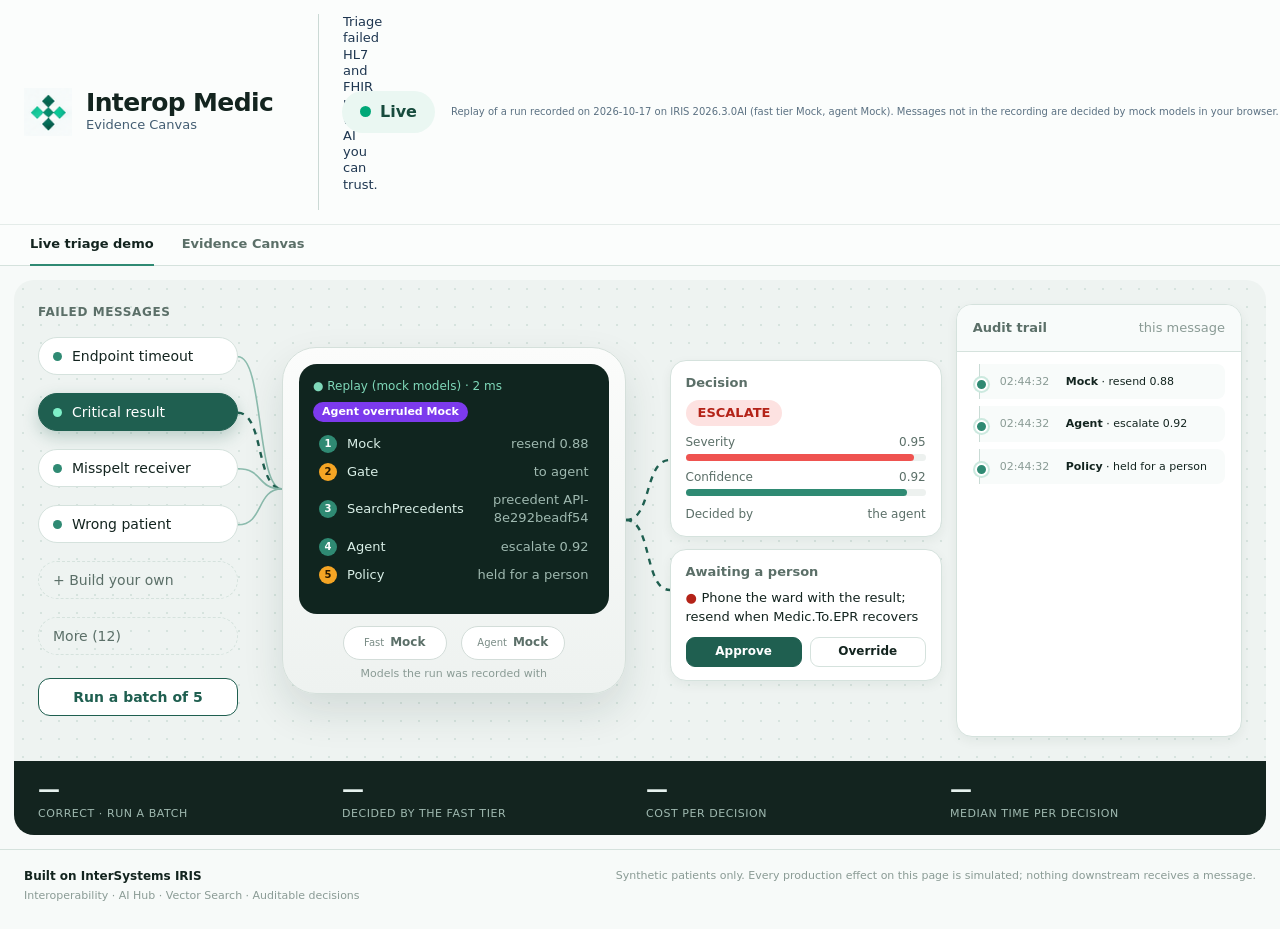
==== commit 5f5ee916: "feat: Gemma/Qwen agents via Ollama, Mercury Decide fast tier, UI polish - Agent: ollama:<model> entr" ====
--- a/web/index.html
+++ b/web/index.html
@@ -5,8 +5,8 @@
   <meta name="viewport" content="width=device-width, initial-scale=1">
   <title>Interop Medic</title>
   <meta name="description" content="Watch an AI Hub agent triage failed HL7 and FHIR messages, check the facts with its tools, and hand risky cases to a person.">
-  <link rel="stylesheet" href="css/hub.css?v=8">
-  <script type="module" src="js/hub.js?v=8"></script>
+  <link rel="stylesheet" href="css/hub.css?v=13">
+  <script type="module" src="js/hub.js?v=13"></script>
 </head>
 <body>
   <header class="top">
@@ -15,8 +15,7 @@
       <div><h1>Interop Medic</h1><p class="tagline">Evidence Canvas</p></div>
     </div>
     <div class="intro-block">
-      <p class="lede">Triage failed HL7 and FHIR messages with AI you can trust.</p>
-      <p class="header-copy">A fast model answers first, an AI Hub agent checks the facts with its tools,<br>and a policy decides whether a person has to look.</p>
+      <p class="lede">Triage failed HL7 and FHIR messages with AI you can trust. <span>A fast model answers first, an AI Hub agent checks the facts, and policy keeps a person in control.</span></p>
     </div>
     <div class="status-block">
       <span class="live-pill"><i></i>Live</span>
@@ -107,7 +106,7 @@
             <span class="issue-pill" id="evidence-issue" hidden></span>
           </header>
           <ol class="stage-line" aria-label="Decision stages">
-            <li class="done"><span>1</span><b>Message<br>Selected</b></li>
+            <li><span>1</span><b>Message<br>Selected</b></li>
             <li><span>2</span><b>Fast Model<br>Decision</b></li>
             <li><span>3</span><b>AI Agent<br>Verification</b></li>
             <li><span>4</span><b>Policy &amp; Outcome</b></li>
--- a/web/css/hub.css
+++ b/web/css/hub.css
@@ -127,10 +127,25 @@
 @keyframes fade { from { opacity: 0; transform: translateY(4px); } }
 .idle { margin: 18px 6px; color: var(--screen-soft); font-size: 14px; }
 .step-error { margin: 12px 6px; color: #ffb4b0; font-size: 13px; overflow-wrap: anywhere; }
-.thinking { display: flex; align-items: center; gap: 10px; padding: 8px 6px; font-size: 14px; color: var(--screen-accent); }
+.thinking-shell { min-height: 190px; padding: 4px 6px 0; overflow: hidden; }
+.thinking { display: flex; align-items: center; gap: 8px; padding: 4px 0 10px; font-size: 13px; color: var(--screen-accent); }
 .thinking b { font-variant-numeric: tabular-nums; }
 .pulse { width: 12px; height: 12px; border-radius: 50%; background: var(--screen-accent); animation: pulse 1.1s ease-in-out infinite; }
 @keyframes pulse { 0%, 100% { opacity: .35; transform: scale(.8); } 50% { opacity: 1; transform: scale(1.1); } }
+.glyph-draw { position: relative; display: grid; gap: 7px; padding: 14px 13px; overflow: hidden; border: 1px solid rgba(127, 216, 185, .16); border-radius: 10px; background: rgba(2, 14, 10, .22); }
+.glyph-draw::after { content: ''; position: absolute; top: 8px; bottom: 8px; left: 0; width: 1px; background: var(--screen-accent); opacity: .55; animation: glyph-scan 2.8s ease-in-out infinite; }
+.glyph-line { display: block; overflow: hidden; color: #8dcab5; font-family: var(--mono); font-size: 10px; letter-spacing: .08em; white-space: nowrap; clip-path: inset(0 100% 0 0); opacity: .3; animation: glyph-draw 3.2s cubic-bezier(.22, 1, .36, 1) infinite; }
+.glyph-line-2 { animation-delay: .22s; }
+.glyph-line-3 { animation-delay: .44s; }
+.glyph-line-4 { animation-delay: .66s; }
+.glyph-line-5 { animation-delay: .88s; }
+.thinking-note { margin: 10px 0 0; color: var(--screen-soft); font-size: 10px; letter-spacing: .02em; }
+@keyframes glyph-draw {
+  0%, 8% { clip-path: inset(0 100% 0 0); opacity: .2; transform: translateX(-3px); }
+  34%, 76% { clip-path: inset(0 0 0 0); opacity: 1; transform: translateX(0); }
+  92%, 100% { clip-path: inset(0 0 0 100%); opacity: .15; transform: translateX(3px); }
+}
+@keyframes glyph-scan { 0%, 100% { transform: translateX(8px); opacity: 0; } 20%, 80% { opacity: .6; } 50% { transform: translateX(430px); } }
 .drawer {
   margin-top: 6px; background: var(--drawer); border-left: 3px solid var(--screen-accent); border-radius: 6px;
   padding: 7px 10px; font-family: var(--mono); font-size: 11px; color: #b9d8cd; overflow-wrap: anywhere;
@@ -218,13 +233,15 @@
 .link { margin-top: 8px; padding: 0; border: 0; background: none; color: var(--muted); font-size: 12px; text-decoration: underline; cursor: pointer; }
 
 /* ---------- Audit trail ---------- */
-.audit { align-self: stretch; }
-.audit h3 { margin: 0 0 10px; display: flex; justify-content: space-between; gap: 8px; }
+.audit { align-self: stretch; padding: 0; overflow: hidden; }
+.audit h3 { margin: 0; padding: 14px 16px; display: flex; justify-content: space-between; gap: 8px; border-bottom: 1px solid var(--line); background: #f8fbfa; }
 .audit h3 .sub { font-weight: 500; color: var(--faint); }
-.events { list-style: none; margin: 0; padding: 0; }
-.ev { display: grid; grid-template-columns: 58px 1fr; gap: 8px; font-size: 12px; padding: 7px 0; border-top: 1px solid #f0f3f2; animation: fade .35s ease; }
+.events { list-style: none; margin: 0; padding: 12px 16px; }
+.ev { position: relative; display: grid; grid-template-columns: 58px 1fr; gap: 8px; margin-left: 6px; padding: 10px 8px 10px 20px; border-left: 1px solid #c9dbd5; border-top: 0; border-radius: 0 8px 8px 0; background: #f8fbfa; font-size: 11px; animation: fade .35s ease; }
+.ev + .ev { margin-top: 7px; }
+.ev::before { content: ""; position: absolute; top: 14px; left: -5px; width: 9px; height: 9px; border: 2px solid #fff; border-radius: 50%; background: var(--green); box-shadow: 0 0 0 2px #cce9df; }
 .ev > span { min-width: 0; }
-.ev.empty { display: block; color: var(--faint); }
+.ev.empty { display: block; border-left-color: #dbe7e3; color: var(--faint); }
 .ev .tm { color: var(--faint); font-variant-numeric: tabular-nums; }
 .ev .who { font-weight: 600; }
 .mem { margin: 8px 0 0; font-size: 12px; background: #f3f0ff; color: #5b21b6; border-radius: 8px; padding: 7px 9px; }
@@ -247,12 +264,12 @@
 td.no { color: #b42318; font-weight: 700; }
 
 .foot {
-  max-width: 1272px; margin: 0 auto 28px; padding: 18px 20px; display: flex; justify-content: space-between;
+  max-width: none; margin: 0; padding: 18px 24px 26px; display: flex; justify-content: space-between;
   gap: 32px; border-top: 1px solid var(--line); color: var(--faint); font-size: 11px;
 }
 .foot div { display: flex; flex-direction: column; gap: 3px; }
 .foot b { color: var(--ink); font-size: 12px; }
-.foot p { margin: 0; max-width: 560px; text-align: right; }
+.foot p { margin: 0; text-align: right; white-space: nowrap; }
 
 /* ---------- Inside the agent ---------- */
 .inside { overflow: hidden; border: 1px solid var(--line); border-radius: 20px; background: #fff; }
@@ -312,7 +329,7 @@
   .view-tabs { margin-bottom: 12px; padding: 0 16px; }
   .wrap { padding: 0 16px 16px; }
   .foot { margin: 0 16px 20px; padding: 16px 0 0; flex-direction: column; gap: 10px; }
-  .foot p { text-align: left; }
+  .foot p { text-align: left; white-space: normal; }
   .device { border-radius: 26px; padding: 12px; }
   .strip { grid-template-columns: repeat(2, 1fr); padding: 14px 16px; }
   .inside-head { padding: 24px 20px; }
@@ -329,27 +346,28 @@
 }
 
 @media (prefers-reduced-motion: reduce) {
-  .wire path.live, #wire-out.on path, .pulse, .step, .ev { animation: none; }
+  .wire path.live, #wire-out.on path, .pulse, .step, .ev, .glyph-line, .glyph-draw::after { animation: none; }
+  .glyph-line { clip-path: none; opacity: 1; transform: none; }
   .chip, .bar i { transition: none; }
 }
 
 /* ---------- Evidence Canvas tab ---------- */
 .top {
-  max-width: none; padding: 18px 30px; grid-template-columns: 270px minmax(380px, 1fr) 330px 150px;
-  gap: 28px; align-items: center; background: #fbfdfc; border-bottom: 1px solid #e4ece9;
+  max-width: none; padding: 14px 24px; grid-template-columns: 270px minmax(0, 1fr) auto 155px;
+  gap: 24px; align-items: center; background: #fbfdfc; border-bottom: 1px solid #e4ece9;
 }
 .brand-block { display: flex; align-items: center; gap: 14px; }
 .brand-mark { width: 48px; height: 48px; object-fit: contain; }
 .top h1 { margin: 0; font-size: 25px; letter-spacing: -.025em; }
 .tagline { font-size: 13px; color: #435d72; }
-.intro-block { padding-left: 30px; border-left: 1px solid #cbd9d5; }
-.lede { font-size: 14px; color: #1e3650; }
-.header-copy { margin: 3px 0 0; color: #536b7f; font-size: 12px; line-height: 1.45; }
+.intro-block { min-width: 0; padding-left: 24px; border-left: 1px solid #cbd9d5; }
+.lede { margin: 0; color: #1e3650; font-size: 13px; line-height: 1.25; }
+.lede span { display: block; margin-top: 3px; overflow: hidden; color: #536b7f; font-size: 11px; text-overflow: ellipsis; white-space: nowrap; }
 .status-block { display: grid; grid-template-columns: auto 1fr; gap: 16px; align-items: center; }
 .live-pill { display: inline-flex; gap: 9px; align-items: center; justify-content: center; padding: 10px 18px; border-radius: 22px; background: #eaf7f2; color: #174b3d; font-weight: 750; }
 .live-pill i { width: 11px; height: 11px; border-radius: 50%; background: #00a878; }
-.status-block .about { margin: 0; color: #5b7182; font-size: 11px; }
-.header-time { padding-left: 24px; border-left: 1px solid #cbd9d5; color: #2d465c; font-size: 12px; white-space: pre-line; }
+.status-block .about { margin: 0; color: #5b7182; font-size: 10px; white-space: nowrap; }
+.header-time { padding-left: 24px; border-left: 1px solid #cbd9d5; color: #2d465c; font-size: 12px; white-space: nowrap; }
 .view-tabs { max-width: none; margin: 0; padding: 0 30px; background: #fbfdfc; }
 .wrap { max-width: none; padding: 14px; }
 
@@ -395,6 +413,8 @@
 .stage-line li:first-child::before { display: none; }
 .stage-line span { position: relative; z-index: 1; width: 31px; height: 31px; margin: 0 auto 5px; display: grid; place-items: center; border: 1px solid #789087; border-radius: 50%; background: #fff; font-weight: 700; }
 .stage-line .done span { background: #00785b; color: #fff; border-color: #00785b; }
+.stage-line .done::before { background: #008866; }
+.stage-line .current span { outline: 4px solid #dff3ec; }
 .stage-line b { display: block; line-height: 1.15; }
 .analysis-pair { display: grid; grid-template-columns: 1fr 1fr; gap: 8px; }
 .analysis-card { min-width: 0; border: 1px solid #dce8e4; border-radius: 9px; overflow: hidden; }
@@ -425,10 +445,10 @@
 .canvas-controls .run-again { margin-left: auto; padding-right: 0; border: 0; color: #00785b; text-decoration: underline; }
 .evidence-audit { border-left: 1px solid #dce8e4; }
 .evidence-audit ol { list-style: none; margin: 0; padding: 15px 18px; }
-.evidence-audit li { position: relative; min-height: 82px; padding: 0 0 18px 24px; display: grid; grid-template-columns: 58px 1fr; color: #51687b; font-size: 10px; }
+.evidence-audit li { position: relative; min-height: 82px; margin-bottom: 8px; padding: 9px 10px 16px 28px; display: grid; grid-template-columns: 58px 1fr; border-radius: 8px; background: #f8fbfa; color: #51687b; font-size: 10px; }
 .evidence-audit li::before { content: ""; position: absolute; top: 10px; bottom: -2px; left: 4px; width: 1px; background: #c6d7d1; }
 .evidence-audit li:last-child::before { display: none; }
-.audit-dot { position: absolute; top: 4px; left: 0; width: 9px; height: 9px; border-radius: 50%; background: #008866; }
+.audit-dot { position: absolute; top: 14px; left: 0; width: 9px; height: 9px; border: 2px solid #fff; border-radius: 50%; background: #008866; box-shadow: 0 0 0 2px #cce9df; }
 .evidence-audit time { color: #617789; font-variant-numeric: tabular-nums; }
 .evidence-audit b { color: #183047; font-size: 11px; }
 .evidence-audit p { margin: 4px 0 0; line-height: 1.5; }
@@ -444,6 +464,7 @@
   .top { padding: 16px; grid-template-columns: 1fr; gap: 12px; }
   .intro-block { padding: 0; border-left: 0; }
   .status-block { grid-template-columns: auto 1fr; }
+  .status-block .about { white-space: normal; }
   .view-tabs { padding: 0 16px; }
   .evidence-kpis { grid-template-columns: 1fr 1fr; }
   .e-kpi:nth-child(2) { border-right: 0; }
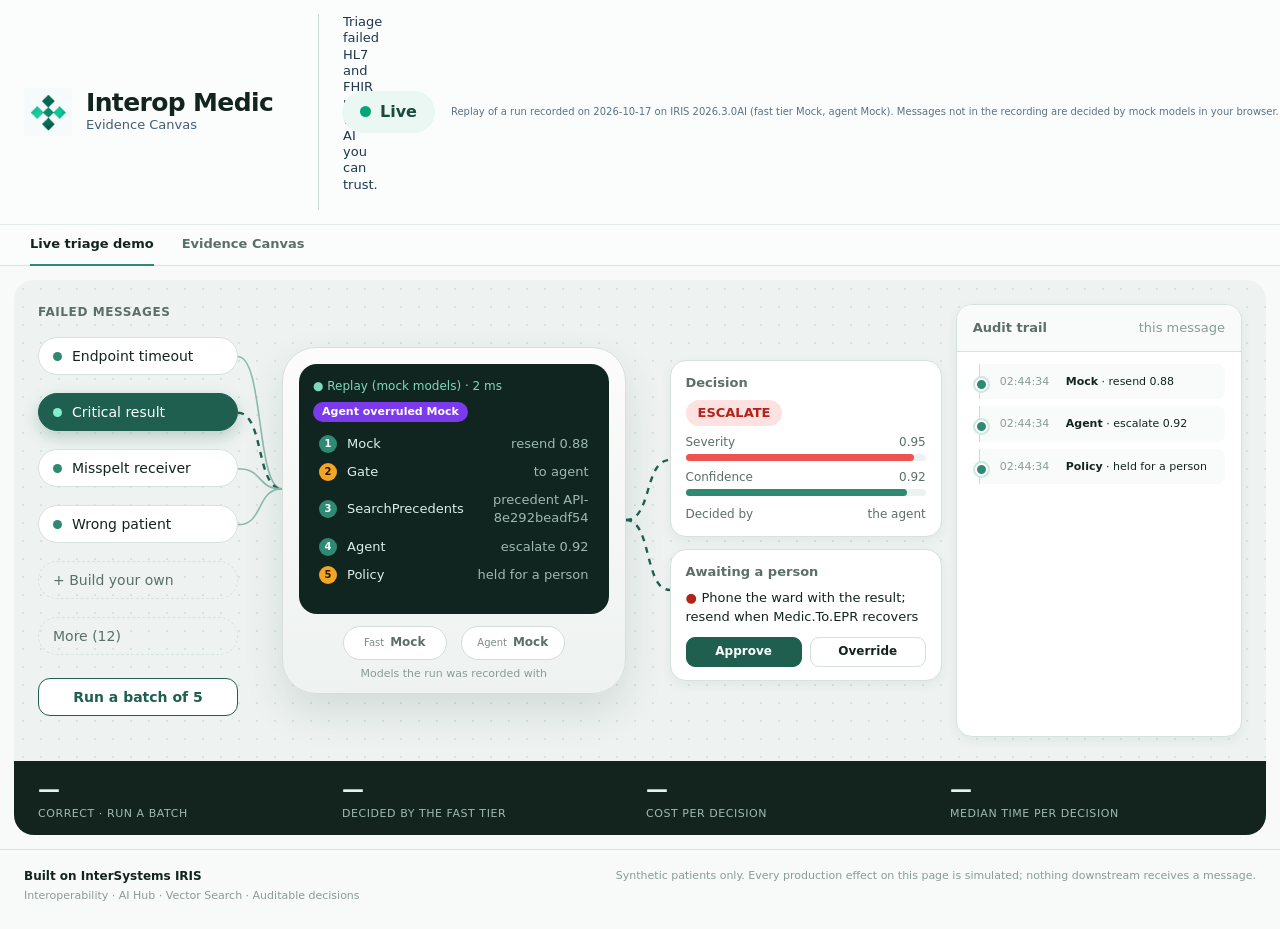
==== commit da4b3dbb: "feat: judges bring their own API keys; each tab picks its own models - Page: "API keys" dialog per p" ====
--- a/web/index.html
+++ b/web/index.html
@@ -5,8 +5,8 @@
   <meta name="viewport" content="width=device-width, initial-scale=1">
   <title>Interop Medic</title>
   <meta name="description" content="Watch an AI Hub agent triage failed HL7 and FHIR messages, check the facts with its tools, and hand risky cases to a person.">
-  <link rel="stylesheet" href="css/hub.css?v=13">
-  <script type="module" src="js/hub.js?v=13"></script>
+  <link rel="stylesheet" href="css/hub.css?v=14">
+  <script type="module" src="js/hub.js?v=14"></script>
 </head>
 <body>
   <header class="top">
@@ -55,8 +55,10 @@
         <div class="knobs">
           <button type="button" class="knob" id="knob-fast" data-key="knob-fast" aria-haspopup="menu" aria-expanded="false"><small>Fast</small> <span class="name">…</span></button>
           <button type="button" class="knob" id="knob-agent" data-key="knob-agent" aria-haspopup="menu" aria-expanded="false"><small>Agent</small> <span class="name">…</span></button>
+          <button type="button" class="knob keys-open" id="keys-open" aria-haspopup="dialog" hidden><small>🔑</small> API keys</button>
         </div>
         <p class="knob-note" id="knob-note"></p>
+        <dialog class="keys-dialog" id="keys-dialog" aria-label="Your API keys"></dialog>
       </div>
 
       <svg class="wire" id="wire-out" viewBox="0 0 44 260" preserveAspectRatio="none" aria-hidden="true">
--- a/web/css/hub.css
+++ b/web/css/hub.css
@@ -481,3 +481,20 @@
   .canvas-controls { flex-wrap: wrap; }
   .canvas-controls .run-again { margin-left: 0; }
 }
+
+/* API keys dialog: the judge's own keys, kept in this tab only. */
+.keys-dialog { width: min(460px, calc(100vw - 32px)); padding: 0; border: 1px solid var(--line); border-radius: 14px; background: var(--card); color: var(--ink); box-shadow: 0 18px 48px rgba(20, 50, 40, .22); }
+.keys-dialog::backdrop { background: rgba(19, 36, 31, .35); }
+.keys-form { display: flex; flex-direction: column; gap: 12px; padding: 20px; }
+.keys-form h3 { margin: 0; font-size: 16px; }
+.keys-form .muted { margin: 0; font-size: 12px; color: var(--muted); line-height: 1.45; }
+.key-row { display: grid; grid-template-columns: minmax(0, 150px) minmax(0, 1fr); gap: 10px; align-items: center; }
+.key-name { display: flex; flex-direction: column; min-width: 0; font-size: 13px; }
+.key-name small { color: var(--faint); font-size: 11px; overflow: hidden; text-overflow: ellipsis; white-space: nowrap; }
+.key-row input { min-width: 0; padding: 8px 10px; border: 1px solid var(--line); border-radius: 8px; font: inherit; font-size: 12px; background: var(--page); color: var(--ink); }
+.key-row input:focus-visible { outline: 2px solid var(--brand); outline-offset: 1px; }
+.keys-actions { display: flex; justify-content: flex-end; gap: 8px; margin-top: 4px; }
+.keys-actions button { padding: 8px 14px; border-radius: 8px; border: 1px solid var(--line); background: var(--card); color: var(--ink); font: inherit; font-size: 12px; font-weight: 600; cursor: pointer; }
+.keys-actions .primary { background: var(--brand); border-color: var(--brand); color: #fff; }
+.keys-actions button:first-child { margin-right: auto; }
+@media (max-width: 480px) { .key-row { grid-template-columns: 1fr; gap: 4px; } }
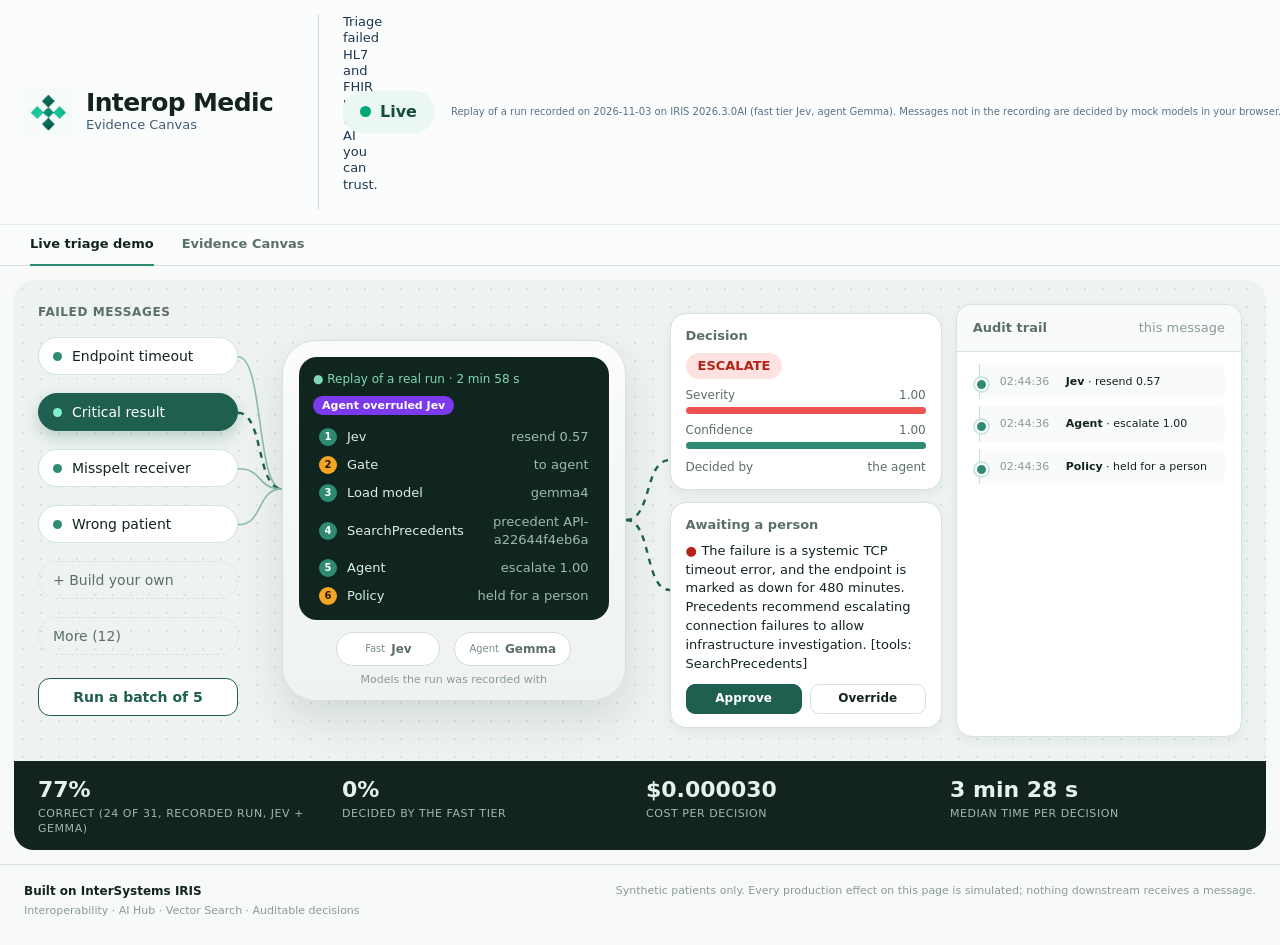
==== commit bded4a39: "fix: score strip shows the recorded run, then every decision in this tab The strip only counted batc" ====
--- a/web/index.html
+++ b/web/index.html
@@ -6,7 +6,7 @@
   <title>Interop Medic</title>
   <meta name="description" content="Watch an AI Hub agent triage failed HL7 and FHIR messages, check the facts with its tools, and hand risky cases to a person.">
   <link rel="stylesheet" href="css/hub.css?v=14">
-  <script type="module" src="js/hub.js?v=14"></script>
+  <script type="module" src="js/hub.js?v=15"></script>
 </head>
 <body>
   <header class="top">
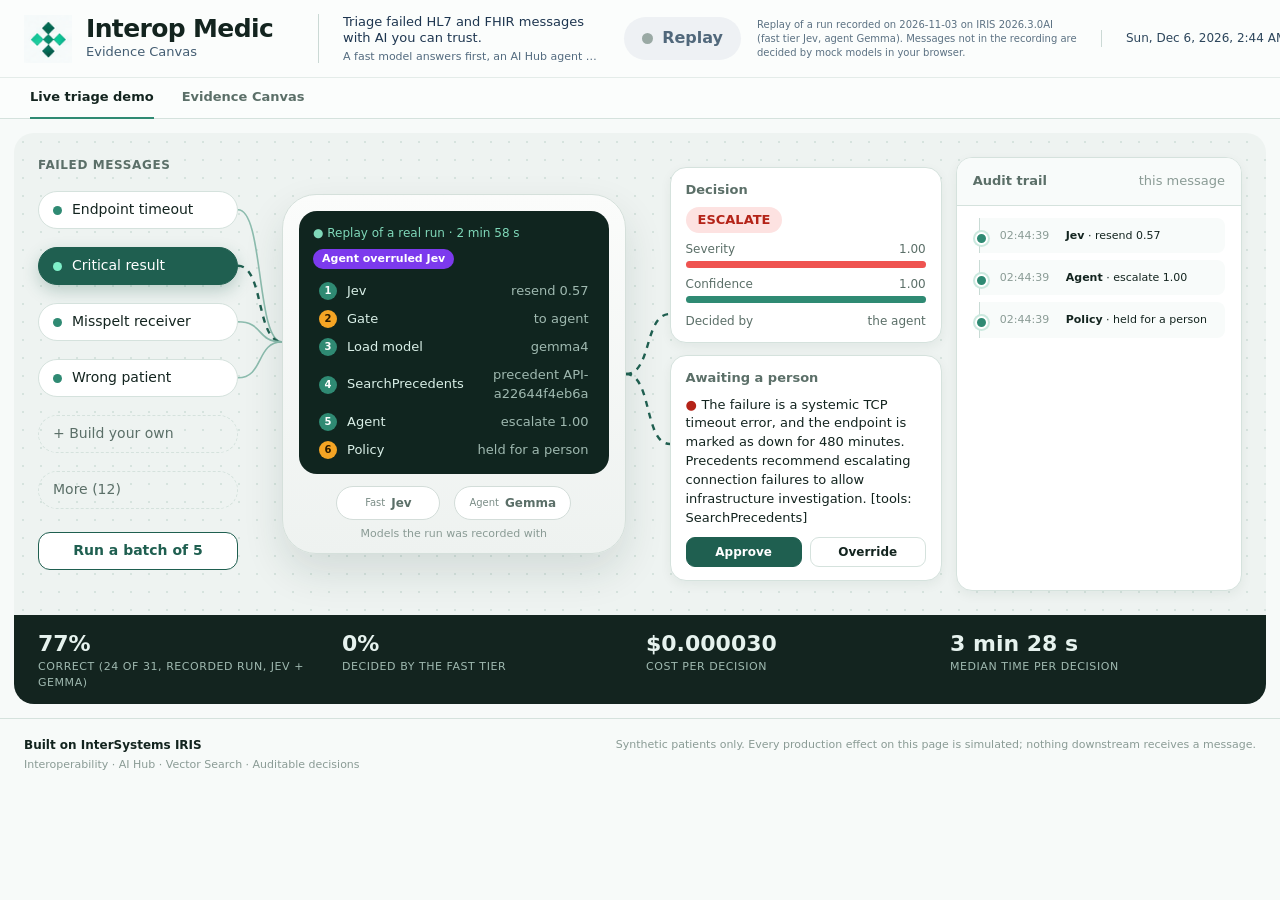
==== commit 83798d28: "fix: what a fresh clone gets wrong, and an honest replay badge - Model menus open with no keys: grey" ====
--- a/web/index.html
+++ b/web/index.html
@@ -5,8 +5,8 @@
   <meta name="viewport" content="width=device-width, initial-scale=1">
   <title>Interop Medic</title>
   <meta name="description" content="Watch an AI Hub agent triage failed HL7 and FHIR messages, check the facts with its tools, and hand risky cases to a person.">
-  <link rel="stylesheet" href="css/hub.css?v=14">
-  <script type="module" src="js/hub.js?v=15"></script>
+  <link rel="stylesheet" href="css/hub.css?v=15">
+  <script type="module" src="js/hub.js?v=17"></script>
 </head>
 <body>
   <header class="top">
@@ -18,7 +18,7 @@
       <p class="lede">Triage failed HL7 and FHIR messages with AI you can trust. <span>A fast model answers first, an AI Hub agent checks the facts, and policy keeps a person in control.</span></p>
     </div>
     <div class="status-block">
-      <span class="live-pill"><i></i>Live</span>
+      <span class="live-pill" id="mode-pill"><i></i><b id="mode-pill-text">…</b></span>
       <p class="about" id="about"></p>
       <p class="notice" id="notice" role="status" hidden></p>
     </div>
--- a/web/css/hub.css
+++ b/web/css/hub.css
@@ -365,8 +365,11 @@
 .lede span { display: block; margin-top: 3px; overflow: hidden; color: #536b7f; font-size: 11px; text-overflow: ellipsis; white-space: nowrap; }
 .status-block { display: grid; grid-template-columns: auto 1fr; gap: 16px; align-items: center; }
 .live-pill { display: inline-flex; gap: 9px; align-items: center; justify-content: center; padding: 10px 18px; border-radius: 22px; background: #eaf7f2; color: #174b3d; font-weight: 750; }
+.live-pill b { font-weight: inherit; }
 .live-pill i { width: 11px; height: 11px; border-radius: 50%; background: #00a878; }
-.status-block .about { margin: 0; color: #5b7182; font-size: 10px; white-space: nowrap; }
+.live-pill.replay { background: #eef1f4; color: #51687b; }
+.live-pill.replay i { background: #9aa9a4; }
+.status-block .about { margin: 0; color: #5b7182; font-size: 10px; max-width: 320px; }
 .header-time { padding-left: 24px; border-left: 1px solid #cbd9d5; color: #2d465c; font-size: 12px; white-space: nowrap; }
 .view-tabs { max-width: none; margin: 0; padding: 0 30px; background: #fbfdfc; }
 .wrap { max-width: none; padding: 14px; }
